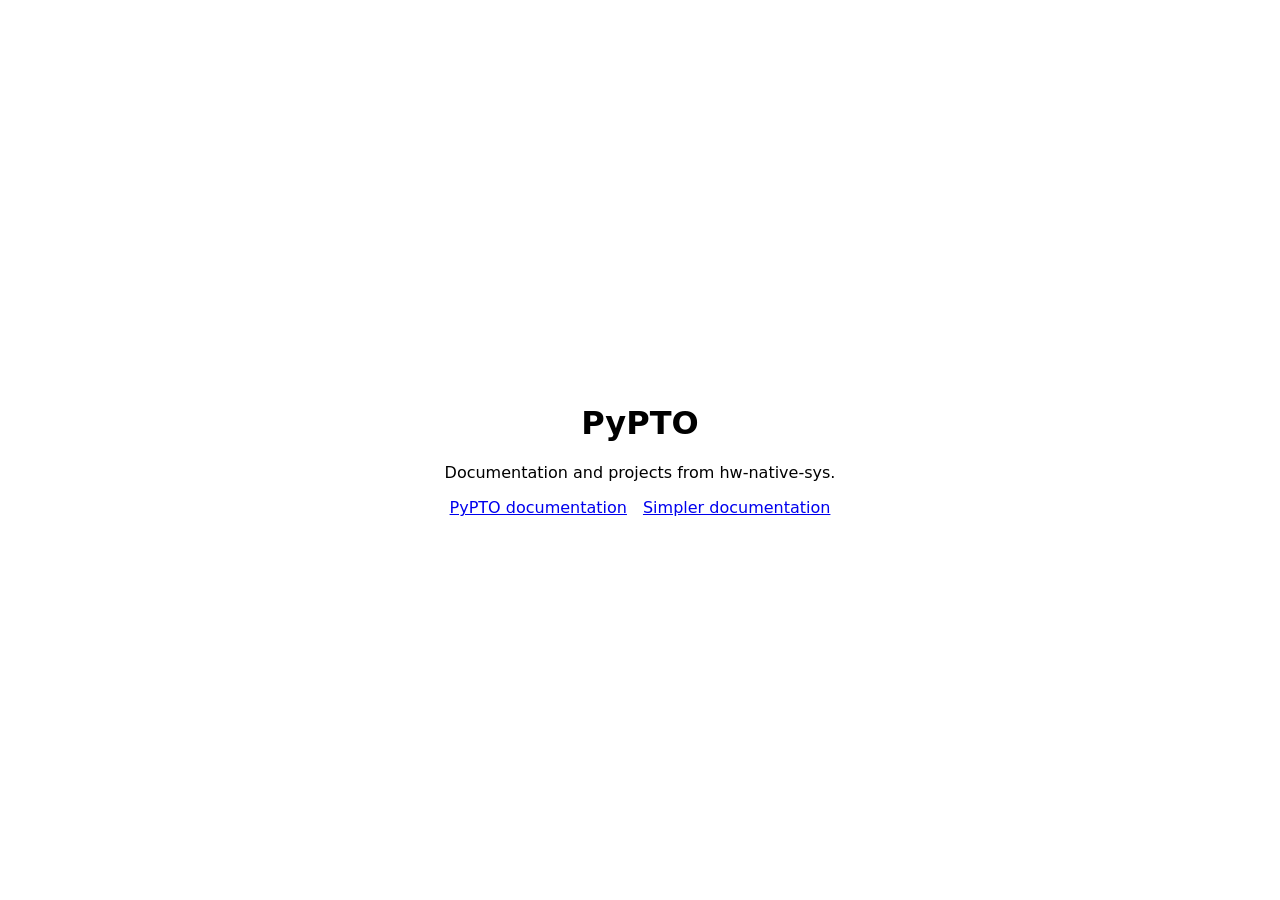
==== index.html @ 8c4f709a "Initialize organization Pages site" ====
<!doctype html>
<html lang="en">
  <head>
    <meta charset="utf-8">
    <meta name="viewport" content="width=device-width, initial-scale=1">
    <title>PyPTO</title>
    <style>
      :root {
        color-scheme: light dark;
        font-family: system-ui, sans-serif;
      }
      body {
        display: grid;
        min-height: 100vh;
        margin: 0;
        place-items: center;
      }
      main {
        padding: 2rem;
        text-align: center;
      }
      nav {
        display: flex;
        flex-wrap: wrap;
        gap: 1rem;
        justify-content: center;
      }
    </style>
  </head>
  <body>
    <main>
      <h1>PyPTO</h1>
      <p>Documentation and projects from hw-native-sys.</p>
      <nav aria-label="Project documentation">
        <a href="/pypto/">PyPTO documentation</a>
        <a href="/simpler/">Simpler documentation</a>
      </nav>
    </main>
  </body>
</html>
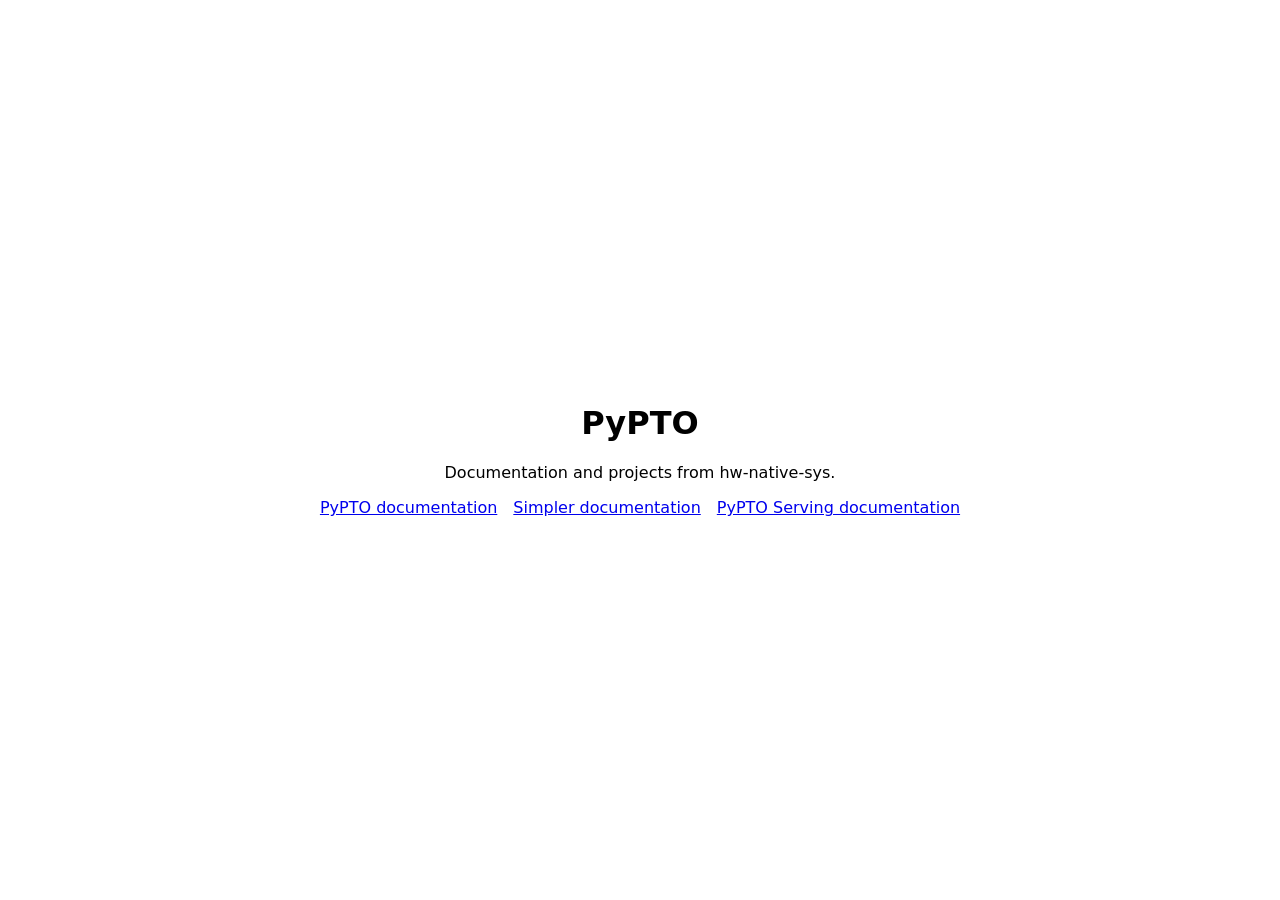
==== commit 98d0bfd9: "add pypto-serving web doc" ====
--- a/index.html
+++ b/index.html
@@ -34,6 +34,7 @@
       <nav aria-label="Project documentation">
         <a href="/pypto/">PyPTO documentation</a>
         <a href="/simpler/">Simpler documentation</a>
+        <a href="/pypto-serving/">PyPTO Serving documentation</a>
       </nav>
     </main>
   </body>
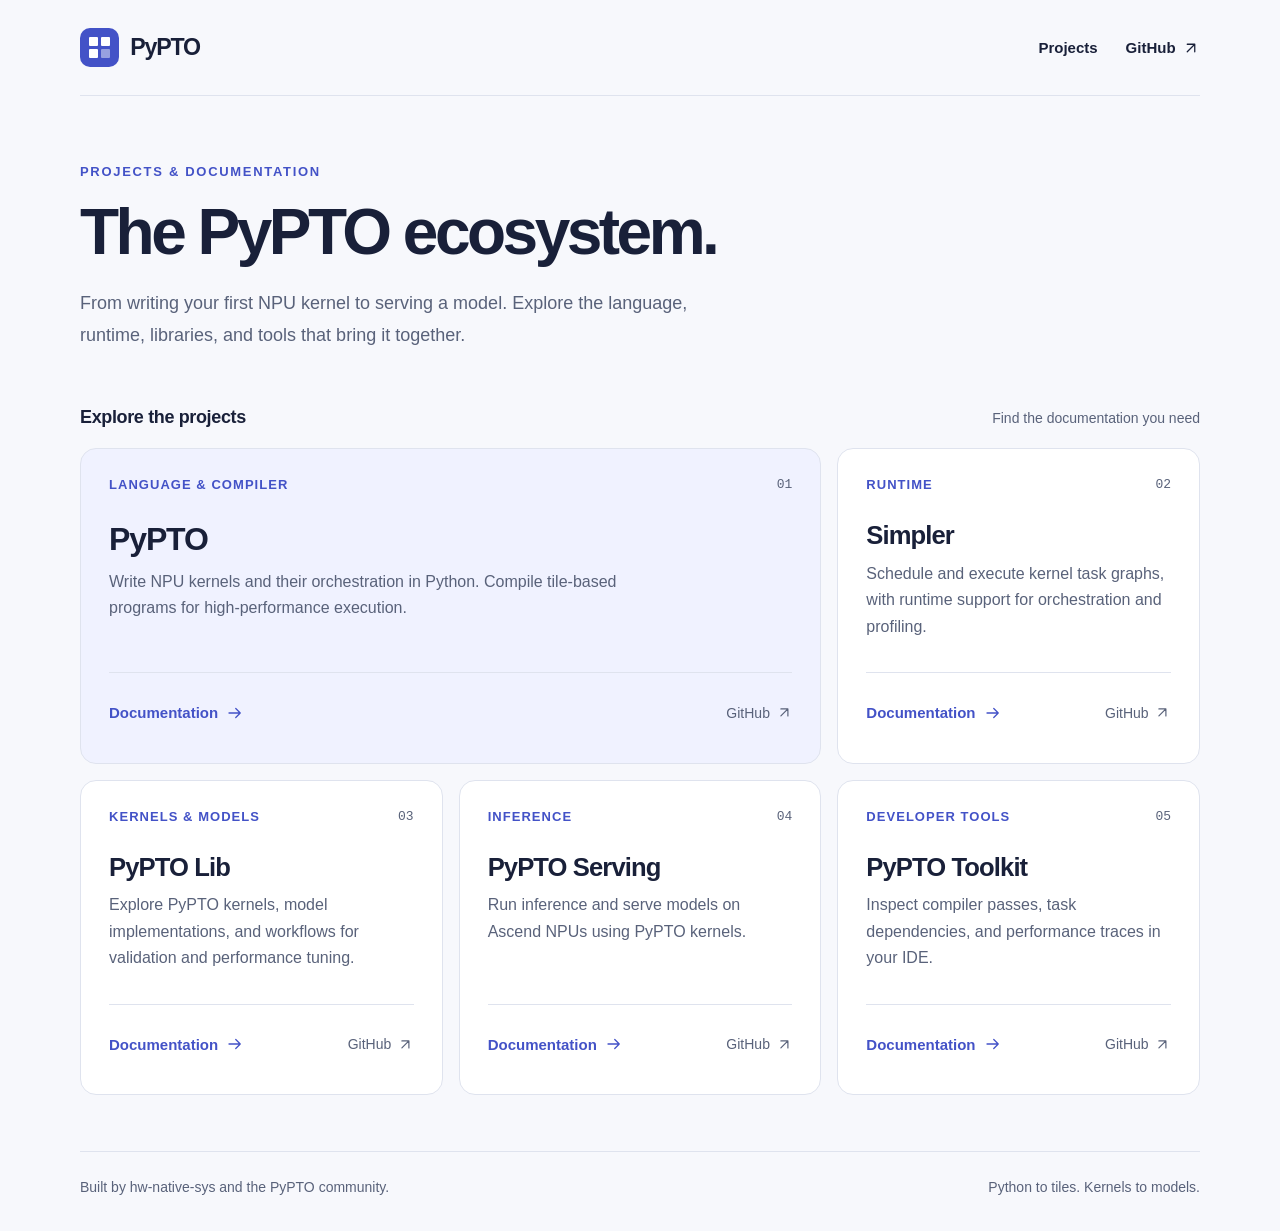
==== commit 12697c97: "Refresh homepage and link all project documentation Replace the minimal link list with a responsive " ====
--- a/index.html
+++ b/index.html
@@ -3,39 +3,189 @@
   <head>
     <meta charset="utf-8">
     <meta name="viewport" content="width=device-width, initial-scale=1">
-    <title>PyPTO</title>
+    <meta name="description" content="Explore the PyPTO ecosystem: a Python programming framework, runtime, kernel library, inference serving, and developer tools for NPU computing.">
+    <meta name="theme-color" content="#f7f8fc" media="(prefers-color-scheme: light)">
+    <meta name="theme-color" content="#10121b" media="(prefers-color-scheme: dark)">
+    <link rel="canonical" href="https://www.pypto.ai/">
+    <title>PyPTO — Projects &amp; Documentation</title>
     <style>
       :root {
         color-scheme: light dark;
-        font-family: system-ui, sans-serif;
+        font-family: -apple-system, BlinkMacSystemFont, "Segoe UI", sans-serif;
+        --background: #f7f8fc;
+        --surface: #ffffff;
+        --text: #192039;
+        --muted: #59627a;
+        --line: #dfe3ee;
+        --accent: #4352c7;
+        --featured: #f0f2ff;
+        --shadow: 0 12px 32px rgb(25 32 57 / 6%);
       }
-      body {
-        display: grid;
-        min-height: 100vh;
-        margin: 0;
-        place-items: center;
+
+      * { box-sizing: border-box; }
+      html { scroll-padding-top: 2rem; }
+      body { margin: 0; background: var(--background); color: var(--text); }
+      a { color: inherit; text-decoration: none; }
+      a:focus-visible { outline: 3px solid var(--accent); outline-offset: 5px; border-radius: 4px; }
+      svg { width: 1.2em; height: 1.2em; flex-shrink: 0; }
+      .shell { width: min(1120px, calc(100% - 4rem)); margin-inline: auto; }
+      .skip-link { position: absolute; top: -5rem; left: 1rem; padding: .75rem 1rem; background: var(--surface); z-index: 1; }
+      .skip-link:focus { top: 1rem; }
+      .site-header { display: flex; align-items: center; justify-content: space-between; gap: 1.5rem; padding-block: 1.75rem; border-bottom: 1px solid var(--line); }
+      .brand { display: inline-flex; align-items: center; gap: .7rem; font-size: 1.45rem; font-weight: 750; letter-spacing: -.05em; }
+      .brand-mark { display: grid; grid-template-columns: repeat(2, 9px); gap: 3px; padding: 9px; background: var(--accent); border-radius: 10px; }
+      .brand-mark span { width: 9px; height: 9px; border-radius: 1px; background: #fff; }
+      .brand-mark span:last-child { opacity: .45; }
+      .header-nav { display: flex; align-items: center; gap: 1.75rem; font-size: .9375rem; font-weight: 600; }
+      .header-nav a { display: inline-flex; align-items: center; gap: .4rem; }
+      .header-nav a:hover, .repo-link:hover, .site-footer a:hover { color: var(--accent); text-decoration: underline; text-underline-offset: 4px; }
+      .intro { padding-block: 4.25rem 3.5rem; max-width: 850px; }
+      .eyebrow { margin: 0 0 1.1rem; color: var(--accent); font-size: .8125rem; font-weight: 700; letter-spacing: .13em; text-transform: uppercase; }
+      h1 { margin: 0; font-size: clamp(2.4rem, 5vw, 4rem); font-weight: 750; letter-spacing: -.055em; line-height: 1.12; text-wrap: balance; }
+      .intro-copy { max-width: 650px; margin: 1.25rem 0 0; color: var(--muted); font-size: 1.125rem; line-height: 1.75; }
+      .section-heading { display: flex; justify-content: space-between; align-items: baseline; gap: 1rem; margin-bottom: 1.25rem; }
+      .section-heading h2 { margin: 0; font-size: 1.125rem; font-weight: 650; letter-spacing: -.02em; }
+      .section-heading p { margin: 0; color: var(--muted); font-size: .875rem; }
+      .projects { display: grid; grid-template-columns: repeat(3, minmax(0, 1fr)); gap: 1rem; }
+      .project { display: flex; flex-direction: column; min-width: 0; padding: 1.75rem; background: var(--surface); border: 1px solid var(--line); border-radius: 16px; transition: border-color .18s, box-shadow .18s; }
+      .project:hover, .project:focus-within { border-color: var(--accent); box-shadow: var(--shadow); }
+      .project-featured { grid-column: span 2; background: var(--featured); }
+      .project-top { display: flex; align-items: center; justify-content: space-between; gap: 1rem; }
+      .project-kind { color: var(--accent); font-size: .8125rem; font-weight: 700; letter-spacing: .08em; text-transform: uppercase; }
+      .project-number { color: var(--muted); font-family: ui-monospace, SFMono-Regular, Consolas, monospace; font-size: .8125rem; }
+      .project h3 { margin: 1.75rem 0 .625rem; font-size: 1.6rem; font-weight: 700; line-height: 1.2; letter-spacing: -.035em; }
+      .project-featured h3 { font-size: 2rem; }
+      .project p { max-width: 510px; margin: 0 0 2rem; color: var(--muted); font-size: 1rem; line-height: 1.65; }
+      .project-links { display: flex; flex-wrap: wrap; align-items: center; justify-content: space-between; gap: 1rem; margin-top: auto; padding-top: 1.1rem; border-top: 1px solid var(--line); }
+      .docs-link { display: inline-flex; align-items: center; gap: .5rem; min-height: 44px; color: var(--accent); font-size: .9375rem; font-weight: 650; }
+      .docs-link:hover { text-decoration: underline; text-underline-offset: 4px; }
+      .repo-link { display: inline-flex; align-items: center; gap: .35rem; min-height: 44px; color: var(--muted); font-size: .875rem; }
+      .site-footer { display: flex; flex-wrap: wrap; align-items: center; justify-content: space-between; gap: 1rem; margin-top: 3.5rem; padding-block: 1.5rem 2rem; border-top: 1px solid var(--line); color: var(--muted); font-size: .875rem; line-height: 1.6; }
+      .site-footer p { margin: 0; }
+
+      @media (prefers-color-scheme: dark) {
+        :root {
+          --background: #10121b;
+          --surface: #191d2b;
+          --text: #edf0ff;
+          --muted: #aab3cc;
+          --line: #343b53;
+          --accent: #a8b2ff;
+          --featured: #20263e;
+          --shadow: 0 12px 32px rgb(0 0 0 / 18%);
+        }
+        .brand-mark { background: #5262d7; }
       }
-      main {
-        padding: 2rem;
-        text-align: center;
+
+      @media (max-width: 900px) {
+        .projects { grid-template-columns: repeat(2, minmax(0, 1fr)); }
+        .project-featured { grid-column: span 2; }
       }
-      nav {
-        display: flex;
-        flex-wrap: wrap;
-        gap: 1rem;
-        justify-content: center;
+
+      @media (max-width: 600px) {
+        .shell { width: calc(100% - 2rem); }
+        .site-header { flex-wrap: wrap; padding-block: 1.25rem; }
+        .header-nav { gap: 1rem; font-size: .875rem; }
+        .intro { padding-block: 3rem 2.5rem; }
+        .intro-copy { font-size: 1rem; }
+        .section-heading { flex-wrap: wrap; gap: .4rem; }
+        .projects { grid-template-columns: minmax(0, 1fr); }
+        .project-featured { grid-column: auto; }
+        .project { padding: 1.5rem; }
+        .project-featured h3 { font-size: 1.6rem; }
+        .site-footer { margin-top: 2.5rem; }
+      }
+
+      @media (prefers-reduced-motion: reduce) {
+        .project { transition: none; }
       }
     </style>
   </head>
   <body>
-    <main>
-      <h1>PyPTO</h1>
-      <p>Documentation and projects from hw-native-sys.</p>
-      <nav aria-label="Project documentation">
-        <a href="/pypto/">PyPTO documentation</a>
-        <a href="/simpler/">Simpler documentation</a>
-        <a href="/pypto-serving/">PyPTO Serving documentation</a>
-      </nav>
-    </main>
+    <a class="skip-link" href="#projects">Skip to projects</a>
+    <svg xmlns="http://www.w3.org/2000/svg" style="display: none" aria-hidden="true">
+      <symbol id="arrow-right" viewBox="0 0 24 24">
+        <path d="M4 12h15m-6-6 6 6-6 6" fill="none" stroke="currentColor" stroke-width="1.7" stroke-linecap="round" stroke-linejoin="round"/>
+      </symbol>
+      <symbol id="arrow-up-right" viewBox="0 0 24 24">
+        <path d="M7 17 17 7M7 7h10v10" fill="none" stroke="currentColor" stroke-width="1.7" stroke-linecap="round" stroke-linejoin="round"/>
+      </symbol>
+    </svg>
+    <div class="shell">
+      <header class="site-header">
+        <a class="brand" href="/" aria-label="PyPTO home">
+          <span class="brand-mark" aria-hidden="true"><span></span><span></span><span></span><span></span></span>
+          PyPTO
+        </a>
+        <nav class="header-nav" aria-label="Main navigation">
+          <a href="#projects">Projects</a>
+          <a href="https://github.com/hw-native-sys">GitHub <svg aria-hidden="true"><use href="#arrow-up-right"/></svg></a>
+        </nav>
+      </header>
+      <main>
+        <section class="intro" aria-labelledby="intro-title">
+          <p class="eyebrow">Projects &amp; documentation</p>
+          <h1 id="intro-title">The PyPTO ecosystem.</h1>
+          <p class="intro-copy">From writing your first NPU kernel to serving a model. Explore the language, runtime, libraries, and tools that bring it together.</p>
+        </section>
+        <section id="projects" aria-labelledby="projects-title">
+          <div class="section-heading">
+            <h2 id="projects-title">Explore the projects</h2>
+            <p>Find the documentation you need</p>
+          </div>
+          <div class="projects">
+            <article class="project project-featured" aria-labelledby="pypto-title">
+              <div class="project-top"><span class="project-kind">Language &amp; compiler</span><span class="project-number" aria-hidden="true">01</span></div>
+              <h3 id="pypto-title">PyPTO</h3>
+              <p>Write NPU kernels and their orchestration in Python. Compile tile-based programs for high-performance execution.</p>
+              <div class="project-links">
+                <a class="docs-link" href="https://www.pypto.ai/pypto/" aria-label="PyPTO documentation">Documentation <svg aria-hidden="true"><use href="#arrow-right"/></svg></a>
+                <a class="repo-link" href="https://github.com/hw-native-sys/pypto" aria-label="PyPTO on GitHub">GitHub <svg aria-hidden="true"><use href="#arrow-up-right"/></svg></a>
+              </div>
+            </article>
+            <article class="project" aria-labelledby="simpler-title">
+              <div class="project-top"><span class="project-kind">Runtime</span><span class="project-number" aria-hidden="true">02</span></div>
+              <h3 id="simpler-title">Simpler</h3>
+              <p>Schedule and execute kernel task graphs, with runtime support for orchestration and profiling.</p>
+              <div class="project-links">
+                <a class="docs-link" href="https://www.pypto.ai/simpler/" aria-label="Simpler documentation">Documentation <svg aria-hidden="true"><use href="#arrow-right"/></svg></a>
+                <a class="repo-link" href="https://github.com/hw-native-sys/simpler" aria-label="Simpler on GitHub">GitHub <svg aria-hidden="true"><use href="#arrow-up-right"/></svg></a>
+              </div>
+            </article>
+            <article class="project" aria-labelledby="lib-title">
+              <div class="project-top"><span class="project-kind">Kernels &amp; models</span><span class="project-number" aria-hidden="true">03</span></div>
+              <h3 id="lib-title">PyPTO Lib</h3>
+              <p>Explore PyPTO kernels, model implementations, and workflows for validation and performance tuning.</p>
+              <div class="project-links">
+                <a class="docs-link" href="https://www.pypto.ai/pypto-lib/" aria-label="PyPTO Lib documentation">Documentation <svg aria-hidden="true"><use href="#arrow-right"/></svg></a>
+                <a class="repo-link" href="https://github.com/hw-native-sys/pypto-lib" aria-label="PyPTO Lib on GitHub">GitHub <svg aria-hidden="true"><use href="#arrow-up-right"/></svg></a>
+              </div>
+            </article>
+            <article class="project" aria-labelledby="serving-title">
+              <div class="project-top"><span class="project-kind">Inference</span><span class="project-number" aria-hidden="true">04</span></div>
+              <h3 id="serving-title">PyPTO Serving</h3>
+              <p>Run inference and serve models on Ascend NPUs using PyPTO kernels.</p>
+              <div class="project-links">
+                <a class="docs-link" href="https://www.pypto.ai/pypto-serving/" aria-label="PyPTO Serving documentation">Documentation <svg aria-hidden="true"><use href="#arrow-right"/></svg></a>
+                <a class="repo-link" href="https://github.com/hw-native-sys/pypto-serving" aria-label="PyPTO Serving on GitHub">GitHub <svg aria-hidden="true"><use href="#arrow-up-right"/></svg></a>
+              </div>
+            </article>
+            <article class="project" aria-labelledby="tools-title">
+              <div class="project-top"><span class="project-kind">Developer tools</span><span class="project-number" aria-hidden="true">05</span></div>
+              <h3 id="tools-title">PyPTO Toolkit</h3>
+              <p>Inspect compiler passes, task dependencies, and performance traces in your IDE.</p>
+              <div class="project-links">
+                <a class="docs-link" href="https://www.pypto.ai/pypto-tools/" aria-label="PyPTO Toolkit documentation">Documentation <svg aria-hidden="true"><use href="#arrow-right"/></svg></a>
+                <a class="repo-link" href="https://github.com/hw-native-sys/pypto-tools" aria-label="PyPTO Toolkit on GitHub">GitHub <svg aria-hidden="true"><use href="#arrow-up-right"/></svg></a>
+              </div>
+            </article>
+          </div>
+        </section>
+      </main>
+      <footer class="site-footer">
+        <p>Built by <a href="https://github.com/hw-native-sys">hw-native-sys</a> and the PyPTO community.</p>
+        <p>Python to tiles. Kernels to models.</p>
+      </footer>
+    </div>
   </body>
 </html>
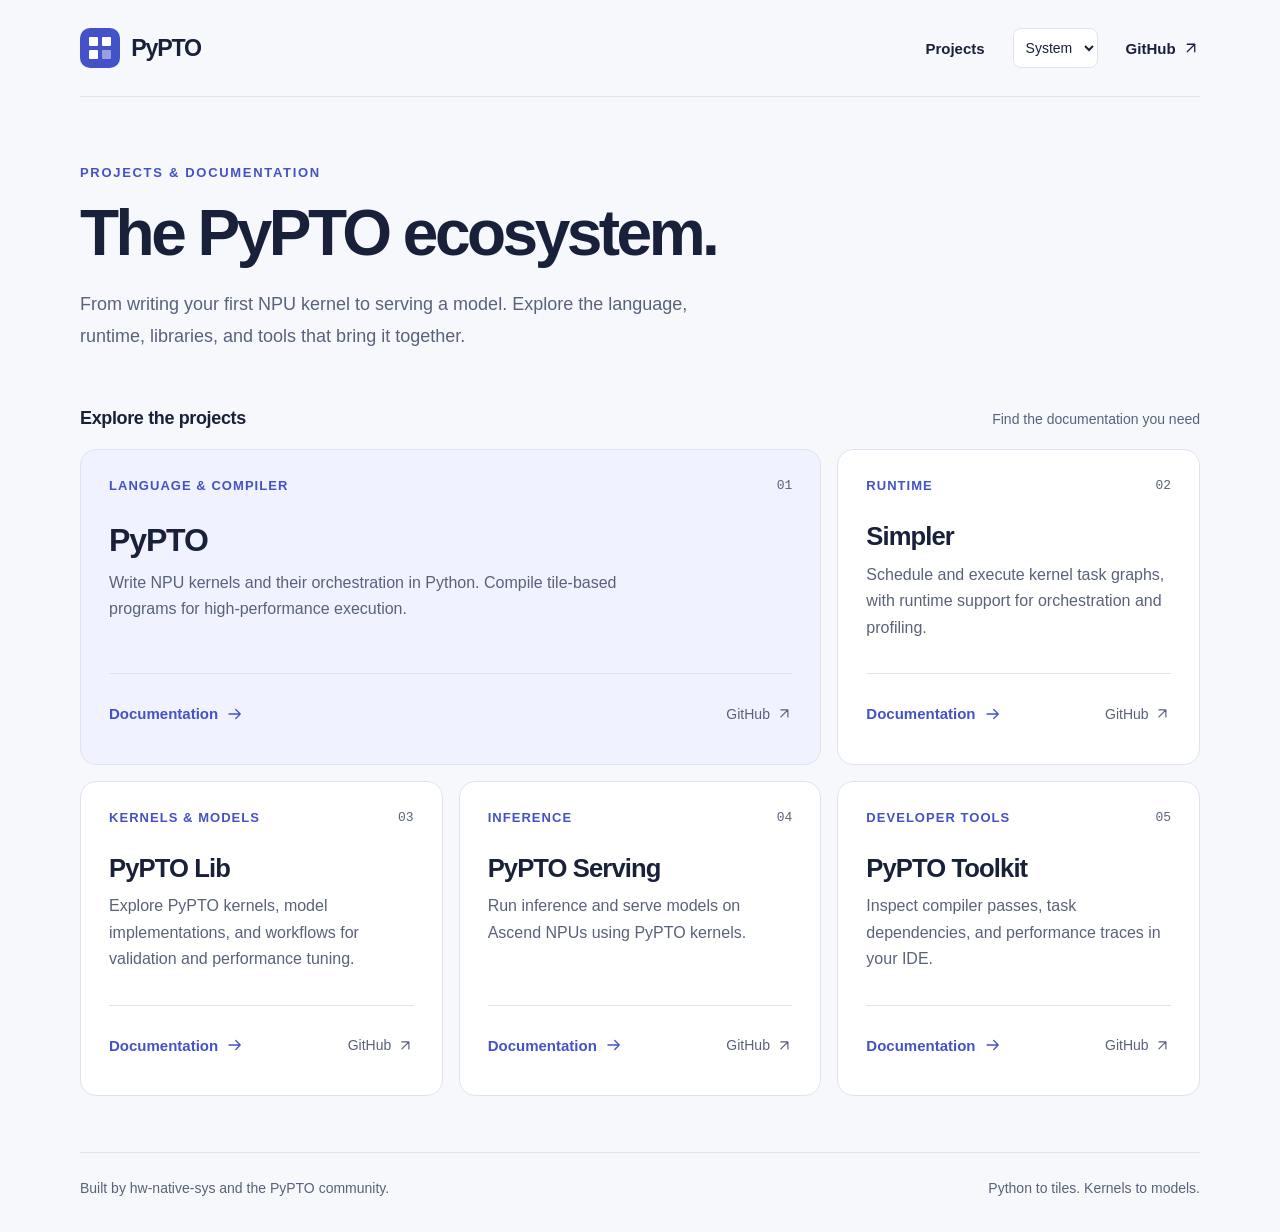
==== commit 59c0dc2a: "Add a shared theme for the PyPTO documentation sites Share the homepage brand assets, project naviga" ====
--- a/index.html
+++ b/index.html
@@ -1,5 +1,5 @@
 <!doctype html>
-<html lang="en">
+<html lang="en" class="no-js">
   <head>
     <meta charset="utf-8">
     <meta name="viewport" content="width=device-width, initial-scale=1">
@@ -8,18 +8,20 @@
     <meta name="theme-color" content="#10121b" media="(prefers-color-scheme: dark)">
     <link rel="canonical" href="https://www.pypto.ai/">
     <title>PyPTO — Projects &amp; Documentation</title>
+    <link rel="icon" href="docs-theme/overrides/assets/images/pypto.svg">
+    <link rel="stylesheet" href="docs-theme/overrides/assets/stylesheets/brand.css">
+    <script src="docs-theme/overrides/assets/javascripts/preferences.js"></script>
     <style>
       :root {
-        color-scheme: light dark;
-        font-family: -apple-system, BlinkMacSystemFont, "Segoe UI", sans-serif;
-        --background: #f7f8fc;
-        --surface: #ffffff;
-        --text: #192039;
-        --muted: #59627a;
-        --line: #dfe3ee;
-        --accent: #4352c7;
-        --featured: #f0f2ff;
-        --shadow: 0 12px 32px rgb(25 32 57 / 6%);
+        font-family: var(--pypto-font);
+        --background: var(--pypto-background);
+        --surface: var(--pypto-surface);
+        --text: var(--pypto-text);
+        --muted: var(--pypto-muted);
+        --line: var(--pypto-line);
+        --accent: var(--pypto-accent);
+        --featured: var(--pypto-featured);
+        --shadow: var(--pypto-shadow);
       }
 
       * { box-sizing: border-box; }
@@ -33,9 +35,7 @@
       .skip-link:focus { top: 1rem; }
       .site-header { display: flex; align-items: center; justify-content: space-between; gap: 1.5rem; padding-block: 1.75rem; border-bottom: 1px solid var(--line); }
       .brand { display: inline-flex; align-items: center; gap: .7rem; font-size: 1.45rem; font-weight: 750; letter-spacing: -.05em; }
-      .brand-mark { display: grid; grid-template-columns: repeat(2, 9px); gap: 3px; padding: 9px; background: var(--accent); border-radius: 10px; }
-      .brand-mark span { width: 9px; height: 9px; border-radius: 1px; background: #fff; }
-      .brand-mark span:last-child { opacity: .45; }
+      .brand img { width: 40px; height: 40px; }
       .header-nav { display: flex; align-items: center; gap: 1.75rem; font-size: .9375rem; font-weight: 600; }
       .header-nav a { display: inline-flex; align-items: center; gap: .4rem; }
       .header-nav a:hover, .repo-link:hover, .site-footer a:hover { color: var(--accent); text-decoration: underline; text-underline-offset: 4px; }
@@ -62,20 +62,6 @@
       .repo-link { display: inline-flex; align-items: center; gap: .35rem; min-height: 44px; color: var(--muted); font-size: .875rem; }
       .site-footer { display: flex; flex-wrap: wrap; align-items: center; justify-content: space-between; gap: 1rem; margin-top: 3.5rem; padding-block: 1.5rem 2rem; border-top: 1px solid var(--line); color: var(--muted); font-size: .875rem; line-height: 1.6; }
       .site-footer p { margin: 0; }
-
-      @media (prefers-color-scheme: dark) {
-        :root {
-          --background: #10121b;
-          --surface: #191d2b;
-          --text: #edf0ff;
-          --muted: #aab3cc;
-          --line: #343b53;
-          --accent: #a8b2ff;
-          --featured: #20263e;
-          --shadow: 0 12px 32px rgb(0 0 0 / 18%);
-        }
-        .brand-mark { background: #5262d7; }
-      }
 
       @media (max-width: 900px) {
         .projects { grid-template-columns: repeat(2, minmax(0, 1fr)); }
@@ -114,11 +100,19 @@
     <div class="shell">
       <header class="site-header">
         <a class="brand" href="/" aria-label="PyPTO home">
-          <span class="brand-mark" aria-hidden="true"><span></span><span></span><span></span><span></span></span>
+          <img src="docs-theme/overrides/assets/images/pypto.svg" alt="" width="40" height="40">
           PyPTO
         </a>
         <nav class="header-nav" aria-label="Main navigation">
           <a href="#projects">Projects</a>
+          <label class="pypto-theme-control">
+            <span class="pypto-visually-hidden">Color theme</span>
+            <select data-pypto-theme-select>
+              <option value="system">System</option>
+              <option value="light">Light</option>
+              <option value="dark">Dark</option>
+            </select>
+          </label>
           <a href="https://github.com/hw-native-sys">GitHub <svg aria-hidden="true"><use href="#arrow-up-right"/></svg></a>
         </nav>
       </header>
--- a/docs-theme/overrides/assets/stylesheets/brand.css
+++ b/docs-theme/overrides/assets/stylesheets/brand.css
@@ -0,0 +1,78 @@
+/* Shared by the organization homepage and every documentation build. */
+:root {
+  color-scheme: light;
+  --pypto-background: #f7f8fc;
+  --pypto-surface: #ffffff;
+  --pypto-text: #192039;
+  --pypto-muted: #59627a;
+  --pypto-line: #dfe3ee;
+  --pypto-accent: #4352c7;
+  --pypto-featured: #f0f2ff;
+  --pypto-shadow: 0 12px 32px rgb(25 32 57 / 6%);
+  --pypto-font: -apple-system, BlinkMacSystemFont, "Segoe UI", sans-serif;
+  --pypto-code-font: ui-monospace, SFMono-Regular, Consolas, "Liberation Mono", monospace;
+}
+
+:root[data-pypto-theme="dark"] {
+  color-scheme: dark;
+  --pypto-background: #10121b;
+  --pypto-surface: #191d2b;
+  --pypto-text: #edf0ff;
+  --pypto-muted: #aab3cc;
+  --pypto-line: #343b53;
+  --pypto-accent: #a8b2ff;
+  --pypto-featured: #20263e;
+  --pypto-shadow: 0 12px 32px rgb(0 0 0 / 18%);
+}
+
+@media (prefers-color-scheme: dark) {
+  :root:not([data-pypto-theme]) {
+    color-scheme: dark;
+    --pypto-background: #10121b;
+    --pypto-surface: #191d2b;
+    --pypto-text: #edf0ff;
+    --pypto-muted: #aab3cc;
+    --pypto-line: #343b53;
+    --pypto-accent: #a8b2ff;
+    --pypto-featured: #20263e;
+    --pypto-shadow: 0 12px 32px rgb(0 0 0 / 18%);
+  }
+}
+
+.pypto-theme-control {
+  display: inline-flex;
+  align-items: center;
+  gap: 6px;
+  color: var(--pypto-muted);
+  font: 14px var(--pypto-font);
+}
+
+.pypto-theme-control select {
+  min-height: 40px;
+  max-width: 100%;
+  padding: 6px 8px;
+  color: var(--pypto-text);
+  background: var(--pypto-surface);
+  border: 1px solid var(--pypto-line);
+  border-radius: 8px;
+  font: inherit;
+  cursor: pointer;
+}
+
+.pypto-theme-control select:focus-visible {
+  outline: 3px solid var(--pypto-accent);
+  outline-offset: 3px;
+}
+
+.pypto-visually-hidden {
+  position: absolute;
+  width: 1px;
+  height: 1px;
+  padding: 0;
+  overflow: hidden;
+  clip-path: inset(50%);
+  white-space: nowrap;
+  border: 0;
+}
+
+.no-js .pypto-theme-control { display: none; }
